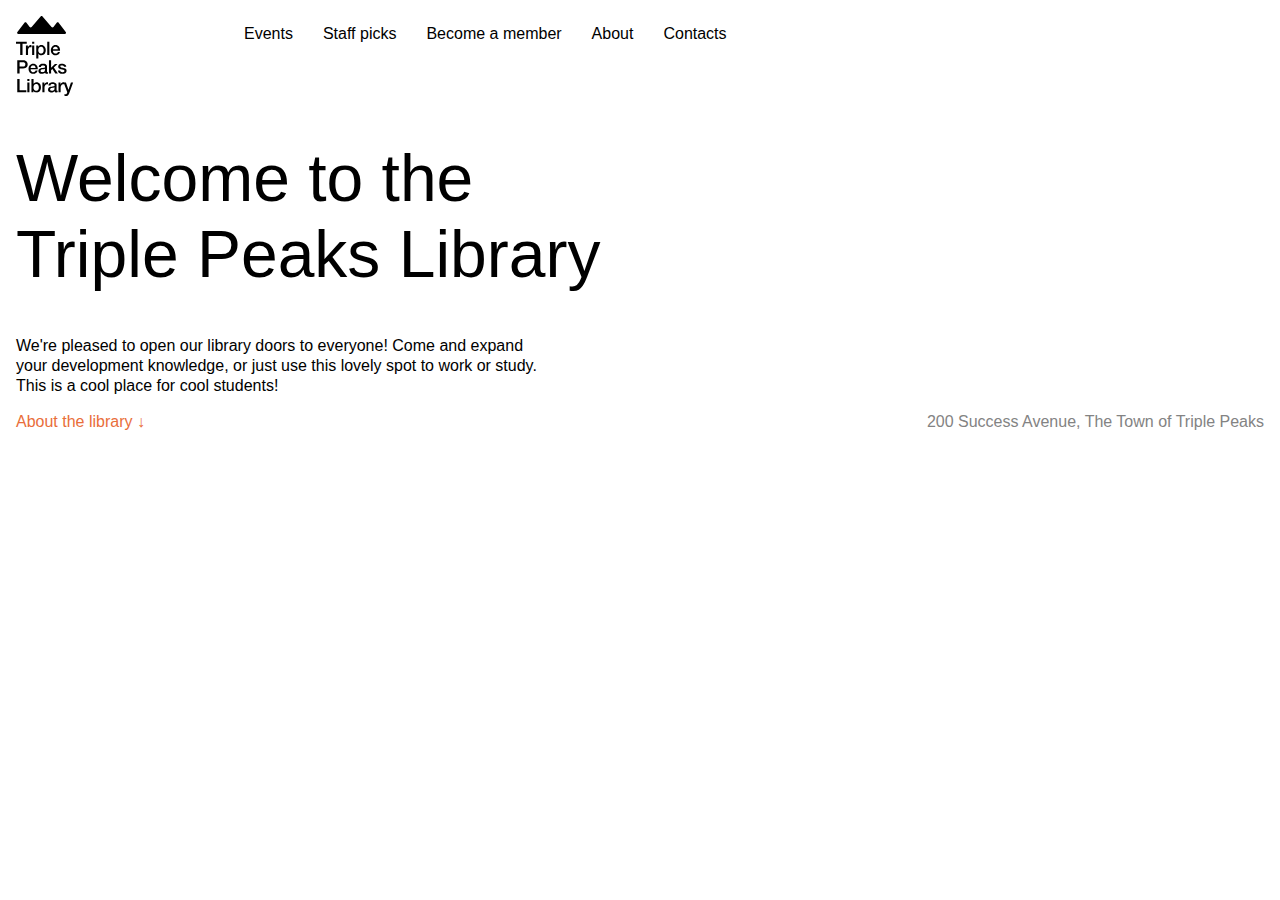
==== Triple-Ten/Sprint__1/se_project_library/index.html @ a0867983 "New Files Added" ====
<!DOCTYPE html>
<html lang="en">
  <head>
    <meta charset="UTF-8" />
    <meta name="viewport" content="width=device-width, initial-scale=1.0" />
    <title>Triple Peaks Library</title>
    <link rel="shortcut icon" href="favicon.ico" />
    <link rel="stylesheet" href="./vendor/normalize.css" />
    <link rel="stylesheet" href="./styles/style.css" />
    <link
      href="https://fonts.cdnfonts.com/css/helvetica-neue-5"
      rel="stylesheet"
    />
  </head>

  <body>
    <!-- Wrap the entire page content in a new div with the page class. Remember to add the closing tag -->
    <div class="page">
      <header>
        <nav>
          <img
            src="./images/logo.svg"
            alt="Triple Peaks Library Logo"
            class="nav__logo"
          />
          <!-- Putting navigation links in a list is supposed to be the best practice of writing the semantic code since it allows screen readers to pause between each link instead of reading all the links as a sentence. -->
          <ul class="nav__links">
            <li>
              <a class="nav__link">Events</a>
            </li>
            <li>
              <a class="nav__link">Staff picks</a>
            </li>
            <li>
              <a class="nav__link">Become a member</a>
            </li>
            <li>
              <a class="nav__link">About</a>
            </li>
            <li>
              <a class="nav__link">Contacts</a>
            </li>
          </ul>
        </nav>
        <h1 class="header__title">Welcome to the Triple Peaks Library</h1>
        <p class="header__description">
          We're pleased to open our library doors to everyone! Come and expand
          your development knowledge, or just use this lovely spot to work or
          study. This is a cool place for cool students!
        </p>
        <!-- ----------------------------------------------------------------- -->
        <!--               Don't uncomment until project stage 2               -->
        <!-- ----------------------------------------------------------------- -->
        <!-- <img
          src="./images/inside_the_library.svg"
          alt="Illustration 'Inside the library'"
          class="header__image"
        /> -->
        <div class="header__footer">
          <a class="header__link">About the library &darr;</a>
          <p class="header__address">
            200 Success Avenue, The Town of Triple Peaks
          </p>
        </div>
      </nav>
    </div>

    <div class="content">
      <div class="events">
        <!-- --------------------------------------------------------------- -->
        <!--              Don't uncomment until project stage 2              -->
        <!-- --------------------------------------------------------------- -->
        <!--<div class="events__content">
          <h2 class="events__heading">Upcoming events:</h2>
          <h3 class="events__title">
            In honor of Joan Feynman: Women in astrophysics
          </h3>
          <div class="event-info events__info-section">
            <div class="event-info__item">
              <div
                class="event-info__icon event-info__icon_type_calendar"
              ></div>
              <p class="event-info__text">Mon, January 12</p>
            </div>
            <div class="event-info__item">
              <div class="event-info__icon event-info__icon_type_pin"></div>
              <p class="event-info__text">
                Triple Peaks Library Conference Hall & Online
              </p>
            </div>
          </div>
          <p class="events__description">
            At this event, which celebrates the library's namesake, our guest
            lecturer will take us on a journey exploring some of the most
            prominent female researchers in the world of space science. It's
            easy to buy into the misconception that this field was mostly
            dominated by men, but our lecture aims to change that notion and
            prove that this hasn't been the case since at least the 18th
            century.
          </p>
          <a href="#" class="events__more">More events &rarr;</a>
        </div>-->
        <!-- Start creating the composition here -->
      </div>

      <div class="staff">
        <!-- --------------------------------------------------------------- -->
        <!--        Don't uncomment until the final project stage            -->
        <!-- --------------------------------------------------------------- -->
        <!--<h2 class="staff__title">Staff picks</h2>
        <p class="staff__subtitle">That our readers love</p>
        <ul>
          <li class="card">
            <div class="card__content">
              <h3 class="card__title">Introduction to Algorithms</h3>
              <p class="card__text">
                The name of this book is self-explanatory; it's a proper
                introduction to algorithms! Introduction to Algorithms, or CLRS,
                in reference to the authors' last names, goes in-depth and
                covers a range of algorithms across several self-contained
                chapters.
              </p>
              <p class="card__footer">
                Thomas H. Cormen, Charles E. Leiserson, Ronald L. Rivest,
                Clifford Stein
              </p>
            </div>
          </li>

          <li class="card">
            <div class="card__content">
              <h3 class="card__title">
                The Structure and Interpretation of Computer Programs (SICP)
              </h3>
              <p class="card__text">
                This is one of the best books for learning the fundamentals of
                programming. Featured by MIT in one of their foundational
                programming courses, SICP is a general-purpose programming book
                that uses Scheme to illustrate various programming concepts.
              </p>
              <p class="card__footer">
                Harold Abelson, Gerald Jay Sussman, Julie Sussman
              </p>
            </div>
          </li>

          <li class="card">
            <div class="card__content">
              <h3 class="card__title">
                The Clean Coder: A Code of Conduct for Professional Programmers
              </h3>
              <p class="card__text">
                Compiled by seasoned software engineer and author Robert C.
                Martin (also known as Uncle Bob), this book covers the
                techniques and tools of true software craftsmanship. It explains
                how to write clean code and demonstrates how to cultivate the
                attitude of a skilled, professional programmer.
              </p>
              <p class="card__footer">Steve McConnell</p>
            </div>
          </li>

          <li class="card">
            <div class="card__content">
              <h3 class="card__title">
                Code Complete: A Practical Handbook of Software Construction
              </h3>
              <p class="card__text">
                Want to know how to write robust code irrespective of the
                architecture behind your chosen programming language? Then
                consider reading Code Complete: A Practical Handbook of Software
                Construction. It comprehensively covers everything related to
                good code structure.
              </p>
              <p class="card__footer">Steve McConnell</p>
            </div>
          </li>
        </ul>-->
      </div>

      <div class="membership">
        <!-- --------------------------------------------------------------- -->
        <!--         Don't uncomment until the final project stage           -->
        <!-- --------------------------------------------------------------- -->
        <!--<h2 class="membership__title">Becoming a library member is easy!</h2>
        <ul class="membership__steps">
          <li class="step">
            <h3 class="step__title">
              Step 1
              <img
                src="./images/icon_step_forward.svg"
                alt="icon forward"
                class="step__icon"
              />
            </h3>
            <p class="step__description">
              Fill out the membership form online or in person.
            </p>
          </li>
          <li class="step">
            <h3 class="step__title">
              Step 2
              <img
                src="./images/icon_step_forward.svg"
                alt="icon forward"
                class="step__icon"
              />
            </h3>
            <p class="step__description">
              Come pick up your library card at the front desk.
            </p>
          </li>
          <li class="step">
            <h3 class="step__title">
              Step 3
              <img
                src="./images/icon_step_forward.svg"
                alt="icon forward"
                class="step__icon"
              />
            </h3>
            <p class="step__description">Sign the back of the card.</p>
          </li>
          <li class="step">
            <h3 class="step__title">
              Step 4
              <img
                src="./images/icon_step_finish.svg"
                alt="icon finish"
                class="step__icon"
              />
            </h3>
            <p class="step__description">
              Enjoy all the awesome benefits of membership!
            </p>
          </li>
        </ul>-->
      </div>

      <div class="about">
        <!-- --------------------------------------------------------------- -->
        <!--          Don't uncomment until the final project stage          -->
        <!-- --------------------------------------------------------------- -->
        <!-- <img
          class="about__image"
          src="./images/cafe-about.svg"
          alt="Illustration 'Cafe'"
        />
        <div class="about__content">
          <h2 class="about__title">About the library</h2>
          <p class="about__paragraph">
            Libraries are essential establishments in practically every city,
            and the Triple Peaks Library is no exception. It first opened its
            doors way back in 2018, right as our humble town began bidding
            welcome to its very first citizens!
          </p>
          <p class="about__paragraph">
            Since its initial opening, the library has seen nearly 342 monthly
            visitors. That's almost 50% of our population! So far, most citizens
            have enjoyed reading books and using our ample online resources.
          </p>
          <p class="about__paragraph">
            Become a member today, and make sure to check out our Staff Picks
            section. This week's selection is full of books anyone interested in
            computer programming would love!
          </p>
        </div> -->
      </div>
    </div>
    <div class="footer">
      <!-- ----------------------------------------------------------------- -->
      <!--          Don't uncomment until the final project stage            -->
      <!-- ----------------------------------------------------------------- -->
    </div>
  </body>
</html>
---- Triple-Ten/Sprint__1/se_project_library/styles/style.css ----
.page {
  font-family: Arial, Helvetica, sans-serif;
  font-size: 16px;
  line-height: 20px;
  margin: 1em;
}

.header {
  display: flex;
  flex-direction: column;
  height: 100vh;
  min-height: 720px;
  max-height: 800px;
  padding: 30px 80px 40px;
  position: relative;
  box-sizing: border-box;
}

nav{
  display: flex;

}
.header__title {
  max-width: 601px;
  font-size: 66px;  
  line-height: 76px;
  font-weight: 500;
  color: #000000;
  border-bottom: 128px;
}

.header__description {
  max-width: 532px;
  flex-wrap: wrap;
}

.header__image {
  z-index: 1;
}

.header__footer {
  margin-top: auto;
  width: 100%;
  display: flex;
  align-items: center;
  justify-content: space-between;
  box-sizing: border-box;
}

.header__link {
  color: #e96e3a;
  text-decoration: none;
}

.header__address {
  margin: 0;
  color: #838383;
}

.nav {
  /* Add flex properties here */
}

.nav__logo {
}

.nav__links {
  display: flex;
  list-style: none;
  margin: 8px 0 0;
  padding-left: 170px;
}

.nav__link {
  display: flex;
  justify-content: flex-end;
  color: #000000;
  text-decoration: none;
  font-weight: 8px;
  padding-right: 30px;
  justify-self: flex-end;

}

ul{
  padding: 0;
}
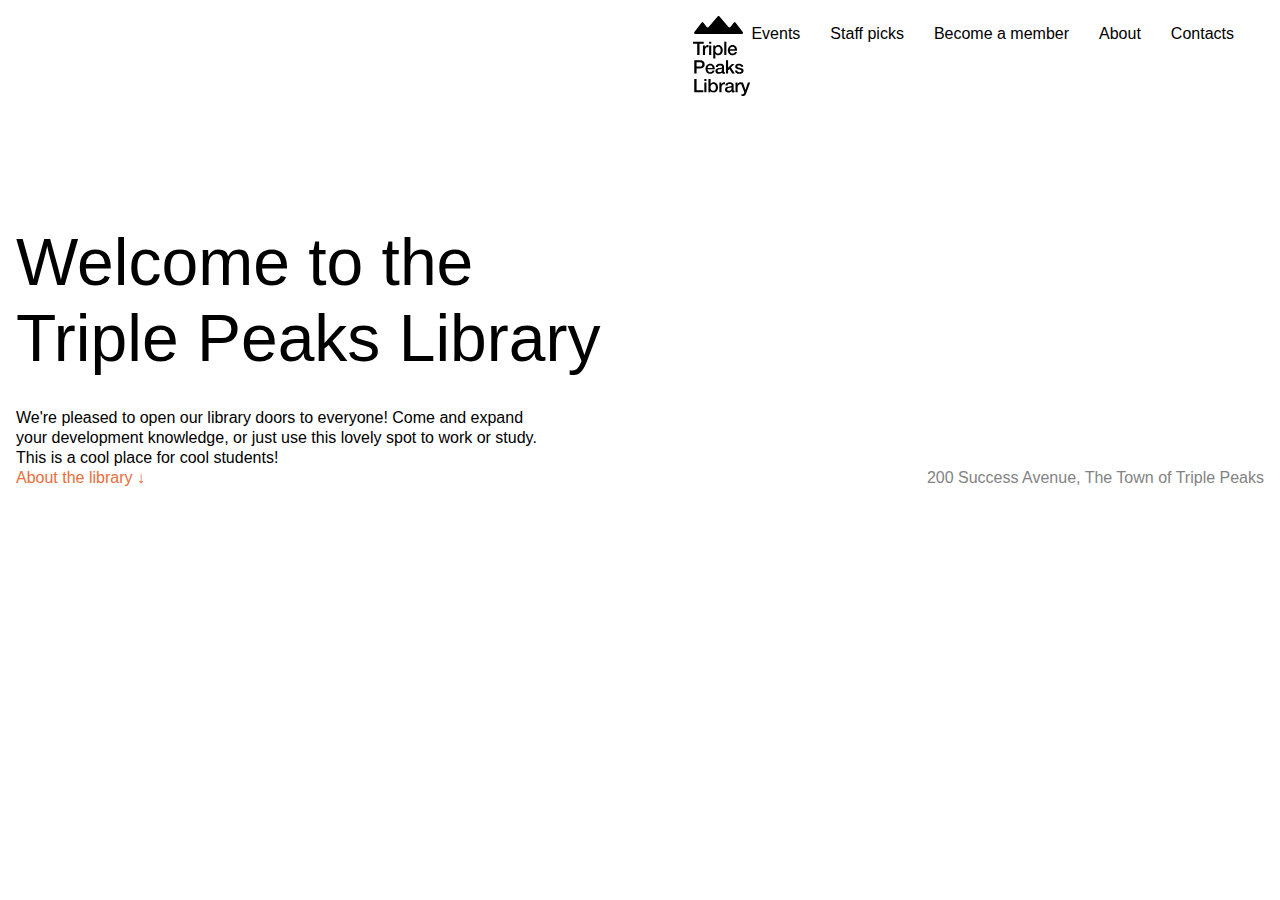
==== commit 52831e7b: "Moving Changes to Test Branch" ====
--- a/Triple-Ten/Sprint__1/se_project_library/index.html
+++ b/Triple-Ten/Sprint__1/se_project_library/index.html
@@ -48,6 +48,7 @@
           your development knowledge, or just use this lovely spot to work or
           study. This is a cool place for cool students!
         </p>
+        
         <!-- ----------------------------------------------------------------- -->
         <!--               Don't uncomment until project stage 2               -->
         <!-- ----------------------------------------------------------------- -->
@@ -56,6 +57,7 @@
           alt="Illustration 'Inside the library'"
           class="header__image"
         /> -->
+
         <div class="header__footer">
           <a class="header__link">About the library &darr;</a>
           <p class="header__address">
--- a/Triple-Ten/Sprint__1/se_project_library/styles/style.css
+++ b/Triple-Ten/Sprint__1/se_project_library/styles/style.css
@@ -26,7 +26,8 @@
   line-height: 76px;
   font-weight: 500;
   color: #000000;
-  border-bottom: 128px;
+  padding-top: 128px;
+  padding-bottom: 32px;
 }
 
 .header__description {
@@ -57,18 +58,27 @@
   color: #838383;
 }
 
-.nav {
-  /* Add flex properties here */
+
+.nav__links, nav{
+  display: flex;
+  justify-content: flex-end;
 }
 
-.nav__logo {
+nav{
+  display: flex;
+}
+
+.nav__link{
+  display: flex;
+  justify-content: flex-end;
+
 }
 
 .nav__links {
   display: flex;
   list-style: none;
   margin: 8px 0 0;
-  padding-left: 170px;
+  
 }
 
 .nav__link {
@@ -78,10 +88,19 @@
   text-decoration: none;
   font-weight: 8px;
   padding-right: 30px;
-  justify-self: flex-end;
+  justify-content: flex-end;
+
 
 }
 
 ul{
   padding: 0;
+}
+
+h1{
+  margin: 0;
+}
+
+p{
+  margin: 0;
 }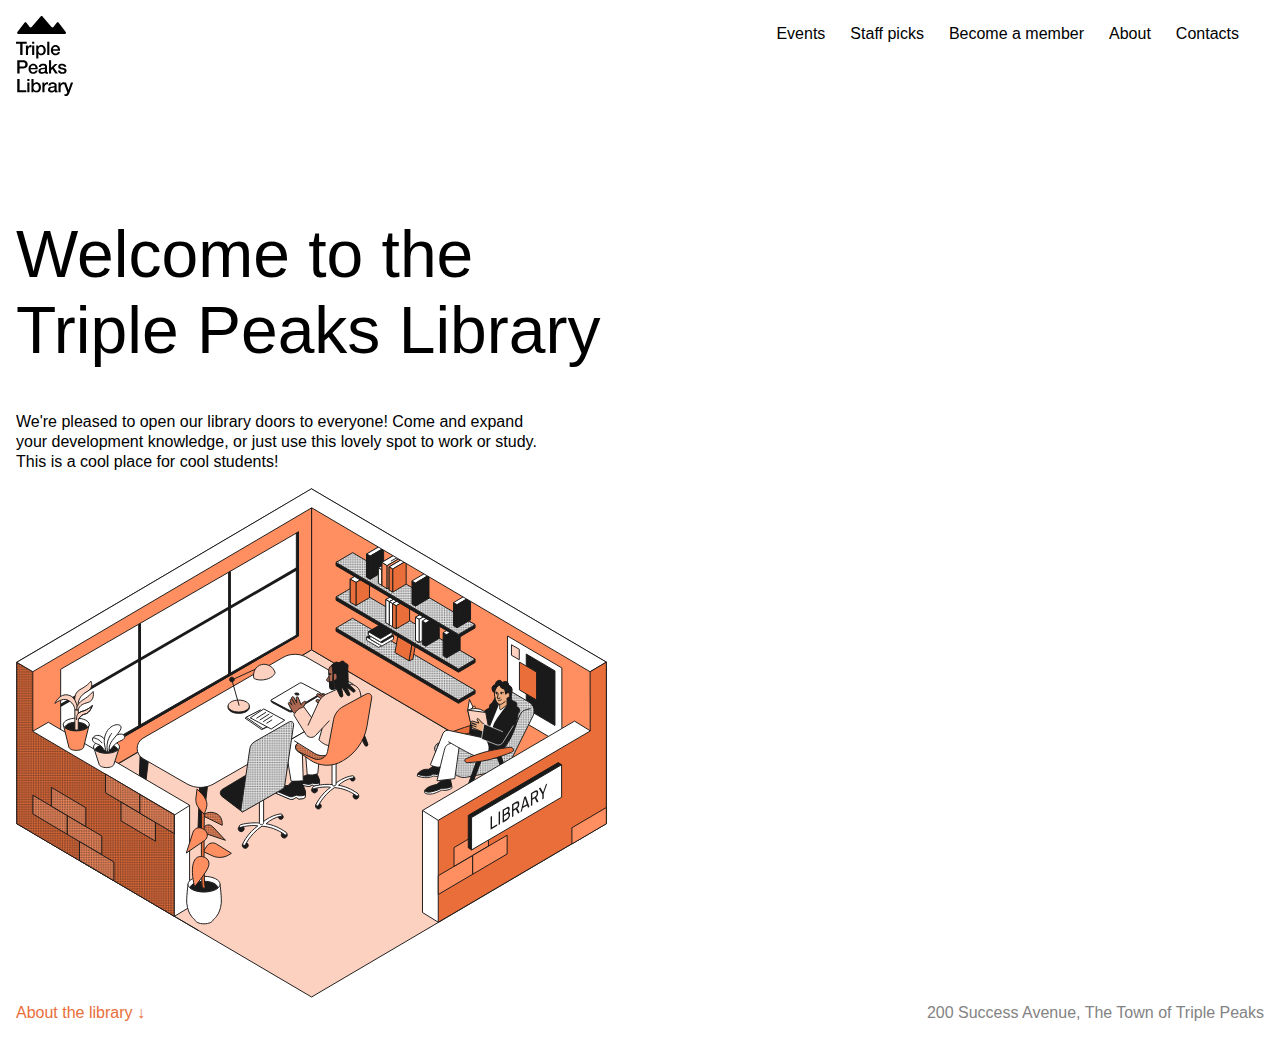
==== commit 7c436965: "logo image adjustment" ====
--- a/Triple-Ten/Sprint__1/se_project_library/index.html
+++ b/Triple-Ten/Sprint__1/se_project_library/index.html
@@ -17,12 +17,12 @@
     <!-- Wrap the entire page content in a new div with the page class. Remember to add the closing tag -->
     <div class="page">
       <header>
+        <img
+        src="./images/logo.svg"
+        alt="Triple Peaks Library Logo"
+        class="nav__logo"
+      />
         <nav>
-          <img
-            src="./images/logo.svg"
-            alt="Triple Peaks Library Logo"
-            class="nav__logo"
-          />
           <!-- Putting navigation links in a list is supposed to be the best practice of writing the semantic code since it allows screen readers to pause between each link instead of reading all the links as a sentence. -->
           <ul class="nav__links">
             <li>
@@ -48,16 +48,15 @@
           your development knowledge, or just use this lovely spot to work or
           study. This is a cool place for cool students!
         </p>
-        
+
         <!-- ----------------------------------------------------------------- -->
         <!--               Don't uncomment until project stage 2               -->
         <!-- ----------------------------------------------------------------- -->
-        <!-- <img
+        <img
           src="./images/inside_the_library.svg"
           alt="Illustration 'Inside the library'"
           class="header__image"
-        /> -->
-
+        />
         <div class="header__footer">
           <a class="header__link">About the library &darr;</a>
           <p class="header__address">
--- a/Triple-Ten/Sprint__1/se_project_library/styles/style.css
+++ b/Triple-Ten/Sprint__1/se_project_library/styles/style.css
@@ -18,6 +18,7 @@
 
 nav{
   display: flex;
+  padding-bottom: 128px;
 
 }
 .header__title {
@@ -26,8 +27,7 @@
   line-height: 76px;
   font-weight: 500;
   color: #000000;
-  padding-top: 128px;
-  padding-bottom: 32px;
+  border-bottom: 128px;
 }
 
 .header__description {
@@ -54,53 +54,33 @@
 }
 
 .header__address {
+  /* display: flex; */
   margin: 0;
   color: #838383;
+  /* justify-content: flex-start; */
 }
 
-
-.nav__links, nav{
+nav {
   display: flex;
   justify-content: flex-end;
+  margin-top: -80px;
 }
 
-nav{
+.nav__logo {
   display: flex;
-}
-
-.nav__link{
-  display: flex;
-  justify-content: flex-end;
-
 }
 
 .nav__links {
   display: flex;
   list-style: none;
   margin: 8px 0 0;
-  
 }
 
 .nav__link {
   display: flex;
-  justify-content: flex-end;
   color: #000000;
   text-decoration: none;
   font-weight: 8px;
-  padding-right: 30px;
-  justify-content: flex-end;
-
-
+  padding-right: 25px;
 }
 
-ul{
-  padding: 0;
-}
-
-h1{
-  margin: 0;
-}
-
-p{
-  margin: 0;
-}